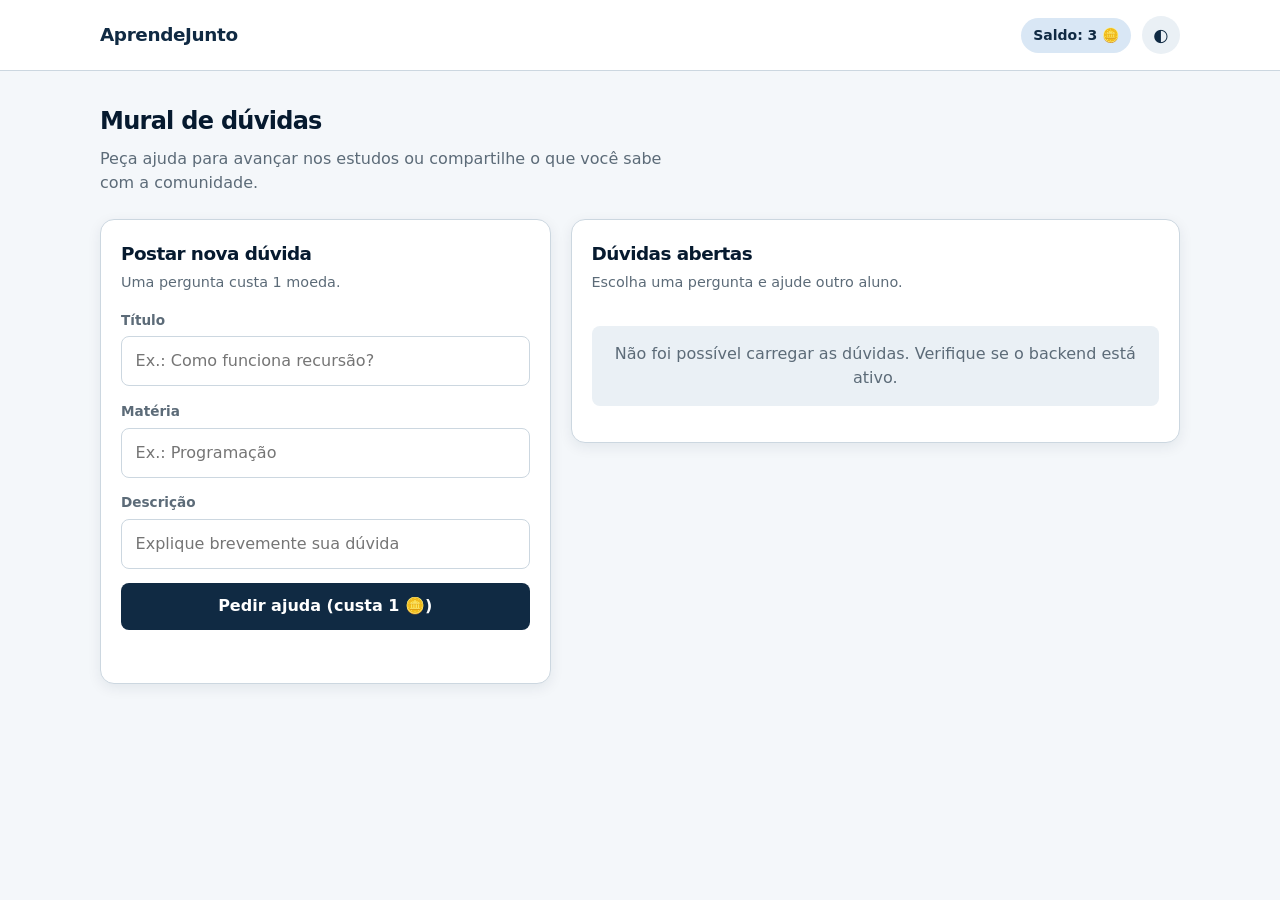
==== frontend/index.html @ 6344618f "chore: inicializa MVP do AprendeJunto" ====
<!DOCTYPE html>
<html lang="pt-BR">
<head>
    <meta charset="UTF-8">
    <meta name="viewport" content="width=device-width, initial-scale=1.0">
    <meta name="description" content="AprendeJunto: aprenda e ensine em sessões rápidas entre alunos.">
    <title>AprendeJunto | Mural</title>
    <link rel="stylesheet" href="style.css">
</head>
<body>
    <header class="app-header">
        <a class="brand" href="index.html" aria-label="AprendeJunto - Mural">AprendeJunto</a>
        <div class="header-actions">
            <span class="balance" aria-label="Saldo atual">Saldo: 3 🪙</span>
            <button class="theme-toggle" id="theme-toggle" type="button" aria-label="Alternar tema" title="Alternar tema">◐</button>
        </div>
    </header>

    <main class="page-shell">
        <section class="hero" aria-labelledby="page-title">
            <h1 id="page-title">Mural de dúvidas</h1>
            <p>Peça ajuda para avançar nos estudos ou compartilhe o que você sabe com a comunidade.</p>
        </section>

        <div class="dashboard-grid">
            <section class="card" aria-labelledby="new-question-title">
                <div class="section-heading">
                    <div>
                        <h2 id="new-question-title">Postar nova dúvida</h2>
                        <p>Uma pergunta custa 1 moeda.</p>
                    </div>
                </div>

                <form id="question-form" class="form-grid">
                    <div class="field">
                        <label for="question-title">Título</label>
                        <input id="question-title" name="titulo" type="text" placeholder="Ex.: Como funciona recursão?" required>
                    </div>
                    <div class="field">
                        <label for="question-subject">Matéria</label>
                        <input id="question-subject" name="materia" type="text" placeholder="Ex.: Programação" required>
                    </div>
                    <div class="field">
                        <label for="question-description">Descrição</label>
                        <input id="question-description" name="descricao" type="text" placeholder="Explique brevemente sua dúvida" required>
                    </div>
                    <button class="primary-button" type="submit">Pedir ajuda (custa 1 🪙)</button>
                </form>
                <p id="form-status" class="status-message" role="status" aria-live="polite"></p>
            </section>

            <section class="card" aria-labelledby="feed-title">
                <div class="section-heading">
                    <div>
                        <h2 id="feed-title">Dúvidas abertas</h2>
                        <p>Escolha uma pergunta e ajude outro aluno.</p>
                    </div>
                </div>
                <div id="questions-list" class="questions-list" aria-live="polite">
                    <p class="empty-state">Carregando dúvidas...</p>
                </div>
            </section>
        </div>
    </main>

    <script src="app.js" defer></script>
</body>
</html>
---- frontend/style.css ----
:root {
    color-scheme: light;
    --color-primary: #102a43;
    --color-primary-strong: #061a2f;
    --color-primary-soft: #d9e7f5;
    --color-accent: #1f5f93;
    --color-background: #f4f7fa;
    --color-surface: #ffffff;
    --color-surface-muted: #eaf0f5;
    --color-text: #17212b;
    --color-text-muted: #5c6b78;
    --color-border: #ccd7e0;
    --color-danger: #b42318;
    --color-danger-dark: #8f1d14;
    --shadow-sm: 0 4px 14px rgba(16, 42, 67, 0.08);
    --shadow-md: 0 12px 30px rgba(16, 42, 67, 0.12);
    --radius-sm: 8px;
    --radius-md: 14px;
    --radius-lg: 20px;
}

[data-theme="dark"] {
    color-scheme: dark;
    --color-primary: #b9d6f0;
    --color-primary-strong: #e2eef9;
    --color-primary-soft: #203c57;
    --color-accent: #75a9d5;
    --color-background: #0d1722;
    --color-surface: #152333;
    --color-surface-muted: #203244;
    --color-text: #edf4fa;
    --color-text-muted: #aab9c7;
    --color-border: #34495c;
    --color-danger: #f06a60;
    --color-danger-dark: #ff8a80;
    --shadow-sm: 0 4px 14px rgba(0, 0, 0, 0.22);
    --shadow-md: 0 12px 30px rgba(0, 0, 0, 0.3);
}

* {
    box-sizing: border-box;
}

html {
    font-family: Inter, ui-sans-serif, system-ui, -apple-system, BlinkMacSystemFont, "Segoe UI", sans-serif;
    background: var(--color-background);
}

body {
    margin: 0;
    min-width: 320px;
    color: var(--color-text);
    background: var(--color-background);
    line-height: 1.5;
}

button,
input {
    font: inherit;
}

button {
    border: 0;
    cursor: pointer;
}

button:focus-visible,
input:focus-visible,
a:focus-visible {
    outline: 3px solid var(--color-accent);
    outline-offset: 2px;
}

a {
    color: inherit;
}

.app-header {
    position: sticky;
    top: 0;
    z-index: 10;
    display: flex;
    align-items: center;
    justify-content: space-between;
    gap: 1rem;
    padding: 1rem;
    background: var(--color-surface);
    border-bottom: 1px solid var(--color-border);
}

.brand {
    color: var(--color-primary);
    font-size: 1.15rem;
    font-weight: 800;
    text-decoration: none;
    letter-spacing: -0.02em;
}

.header-actions,
.balance {
    display: flex;
    align-items: center;
    gap: 0.65rem;
}

.balance {
    padding: 0.45rem 0.75rem;
    color: var(--color-primary);
    background: var(--color-primary-soft);
    border-radius: 999px;
    font-size: 0.875rem;
    font-weight: 700;
    white-space: nowrap;
}

.theme-toggle {
    width: 2.4rem;
    height: 2.4rem;
    color: var(--color-primary);
    background: var(--color-surface-muted);
    border-radius: 50%;
    font-size: 1.1rem;
}

.page-shell {
    width: min(100% - 2rem, 1080px);
    margin: 0 auto;
    padding: 2rem 0 3rem;
}

.hero {
    margin-bottom: 1.5rem;
}

.hero h1,
.section-heading h2 {
    margin: 0;
    color: var(--color-primary-strong);
    letter-spacing: -0.03em;
}

.hero p,
.section-heading p,
.empty-state,
.session-meta {
    color: var(--color-text-muted);
}

.hero p {
    max-width: 600px;
    margin: 0.5rem 0 0;
}

.dashboard-grid {
    display: grid;
    gap: 1.25rem;
}

.card {
    padding: 1.25rem;
    background: var(--color-surface);
    border: 1px solid var(--color-border);
    border-radius: var(--radius-md);
    box-shadow: var(--shadow-sm);
}

.section-heading {
    display: flex;
    align-items: flex-start;
    justify-content: space-between;
    gap: 1rem;
    margin-bottom: 1rem;
}

.section-heading h2 {
    font-size: 1.15rem;
}

.section-heading p {
    margin: 0.25rem 0 0;
    font-size: 0.9rem;
}

.form-grid {
    display: grid;
    gap: 0.9rem;
}

.field {
    display: grid;
    gap: 0.4rem;
}

.field label {
    color: var(--color-text-muted);
    font-size: 0.85rem;
    font-weight: 700;
}

.field input {
    width: 100%;
    padding: 0.75rem 0.85rem;
    color: var(--color-text);
    background: var(--color-surface);
    border: 1px solid var(--color-border);
    border-radius: var(--radius-sm);
}

.primary-button,
.danger-button {
    display: inline-flex;
    align-items: center;
    justify-content: center;
    min-height: 2.75rem;
    padding: 0.7rem 1rem;
    border-radius: var(--radius-sm);
    font-weight: 750;
    transition: transform 160ms ease, background 160ms ease;
}

.primary-button {
    color: #ffffff;
    background: var(--color-primary);
}

.primary-button:hover {
    background: var(--color-primary-strong);
    transform: translateY(-1px);
}

.danger-button {
    color: #ffffff;
    background: var(--color-danger);
}

.danger-button:hover {
    background: var(--color-danger-dark);
    transform: translateY(-1px);
}

.primary-button:disabled {
    cursor: wait;
    opacity: 0.65;
}

.questions-list {
    display: grid;
    gap: 0.85rem;
}

.question-item {
    display: grid;
    gap: 0.9rem;
    padding: 1rem;
    background: var(--color-surface-muted);
    border-radius: var(--radius-sm);
}

.question-item h3 {
    margin: 0;
    color: var(--color-primary-strong);
    font-size: 1rem;
}

.question-subject {
    display: inline-block;
    margin: 0.3rem 0 0;
    color: var(--color-text-muted);
    font-size: 0.85rem;
    font-weight: 650;
}

.question-description {
    margin: 0.5rem 0 0;
    color: var(--color-text-muted);
    font-size: 0.9rem;
}

.status-message {
    min-height: 1.35rem;
    margin: 0.75rem 0 0;
    color: var(--color-text-muted);
    font-size: 0.875rem;
}

.status-message.error {
    color: var(--color-danger);
}

.empty-state {
    padding: 1rem;
    text-align: center;
    background: var(--color-surface-muted);
    border-radius: var(--radius-sm);
}

.session-page {
    min-height: 100vh;
    display: grid;
    place-items: center;
}

.session-card {
    width: min(100%, 900px);
    text-align: center;
}

.video-placeholder {
    display: grid;
    place-items: center;
    aspect-ratio: 16 / 9;
    margin: 1.25rem 0;
    color: #d9e2ec;
    background: #050505;
    border-radius: var(--radius-md);
}

.video-placeholder span {
    display: grid;
    gap: 0.35rem;
}

.video-placeholder strong {
    color: #ffffff;
    font-size: 1.2rem;
}

.timer {
    margin: 0 0 1.25rem;
    color: var(--color-primary-strong);
    font-variant-numeric: tabular-nums;
    font-size: clamp(2.25rem, 10vw, 4rem);
    font-weight: 800;
    letter-spacing: 0.04em;
}

@media (min-width: 720px) {
    .app-header {
        padding: 1rem max(1.5rem, calc((100vw - 1080px) / 2));
    }

    .dashboard-grid {
        grid-template-columns: minmax(280px, 0.85fr) minmax(0, 1.15fr);
        align-items: start;
    }

    .question-item {
        grid-template-columns: 1fr auto;
        align-items: center;
    }
}
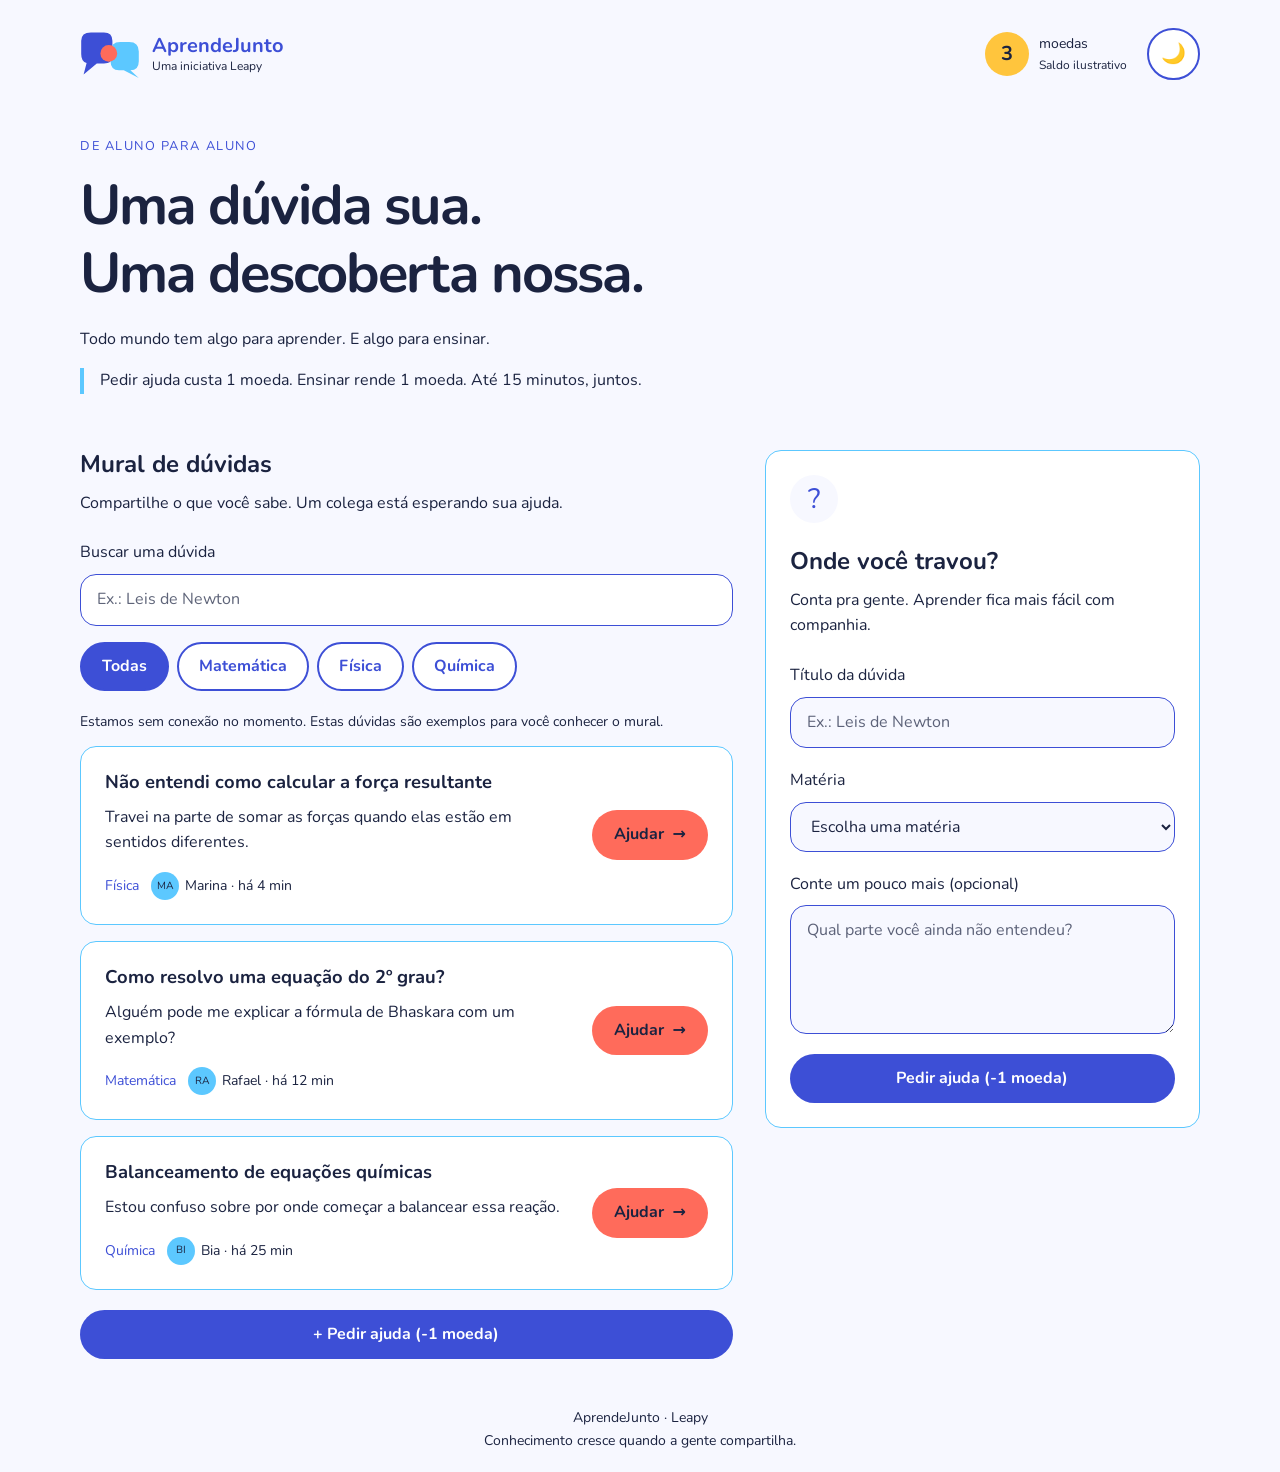
==== commit 090ad1c1: "feat: aplica identidade visual Leapy ao frontend AprendeJunto" ====
--- a/frontend/index.html
+++ b/frontend/index.html
@@ -3,66 +3,80 @@
 <head>
     <meta charset="UTF-8">
     <meta name="viewport" content="width=device-width, initial-scale=1.0">
-    <meta name="description" content="AprendeJunto: aprenda e ensine em sessões rápidas entre alunos.">
-    <title>AprendeJunto | Mural</title>
+    <meta name="description" content="Aprenda e ensine com outros alunos no AprendeJunto.">
+    <title>AprendeJunto | Mural de dúvidas</title>
     <link rel="stylesheet" href="style.css">
+    <script src="app.js" defer></script>
 </head>
 <body>
-    <header class="app-header">
-        <a class="brand" href="index.html" aria-label="AprendeJunto - Mural">AprendeJunto</a>
+    <a class="skip-link" href="#mural">Pular para o mural</a>
+    <header class="app-header page-shell">
+        <a class="brand" href="index.html" aria-label="AprendeJunto — início">
+            <svg class="brand-mark" viewBox="0 0 100 80" aria-hidden="true">
+                <path class="logo-primary" d="M18 4H40Q54 4 54 18V42Q54 56 40 56H28L6 74 11 55Q2 53 2 40V18Q2 4 18 4Z"/>
+                <path class="logo-sky" d="M67 20H82Q98 20 98 36V52Q98 67 84 67L98 80 73 67H65Q51 67 51 53V36Q51 20 67 20Z"/>
+                <circle class="logo-action" cx="48" cy="39" r="14"/>
+            </svg>
+            <span>AprendeJunto<small>Uma iniciativa Leapy</small></span>
+        </a>
         <div class="header-actions">
-            <span class="balance" aria-label="Saldo atual">Saldo: 3 🪙</span>
-            <button class="theme-toggle" id="theme-toggle" type="button" aria-label="Alternar tema" title="Alternar tema">◐</button>
+            <span class="balance" aria-label="Saldo ilustrativo: 3 moedas"><span class="coin" id="coin-balance">3</span><span>moedas<small>Saldo ilustrativo</small></span></span>
+            <button class="theme-toggle" id="theme-toggle" type="button" aria-label="Ativar tema escuro">🌙</button>
         </div>
     </header>
-
-    <main class="page-shell">
-        <section class="hero" aria-labelledby="page-title">
-            <h1 id="page-title">Mural de dúvidas</h1>
-            <p>Peça ajuda para avançar nos estudos ou compartilhe o que você sabe com a comunidade.</p>
+    <main class="page-shell" id="mural">
+        <section class="intro" aria-labelledby="page-title">
+            <p class="eyebrow">DE ALUNO PARA ALUNO</p>
+            <h1 id="page-title">Uma dúvida sua.<br>Uma descoberta nossa.</h1>
+            <p>Todo mundo tem algo para aprender. E algo para ensinar.</p>
+            <p class="how-it-works">Pedir ajuda custa 1 moeda. Ensinar rende 1 moeda. Até 15 minutos, juntos.</p>
         </section>
-
         <div class="dashboard-grid">
-            <section class="card" aria-labelledby="new-question-title">
-                <div class="section-heading">
-                    <div>
-                        <h2 id="new-question-title">Postar nova dúvida</h2>
-                        <p>Uma pergunta custa 1 moeda.</p>
-                    </div>
+            <section class="feed-section" aria-labelledby="feed-title">
+                <h2 id="feed-title">Mural de dúvidas</h2>
+                <p>Compartilhe o que você sabe. Um colega está esperando sua ajuda.</p>
+                <label class="search-box" for="question-search">
+                    <span>Buscar uma dúvida</span>
+                    <input id="question-search" type="search" placeholder="Ex.: Leis de Newton">
+                </label>
+                <div class="subject-tabs" role="group" aria-label="Filtrar por matéria">
+                    <button class="subject-tab active" data-subject="Todas" aria-pressed="true" type="button">Todas</button>
+                    <button class="subject-tab" data-subject="Matemática" aria-pressed="false" type="button">Matemática</button>
+                    <button class="subject-tab" data-subject="Física" aria-pressed="false" type="button">Física</button>
+                    <button class="subject-tab" data-subject="Química" aria-pressed="false" type="button">Química</button>
                 </div>
-
+                <p id="feed-status" class="status-message" role="status"></p>
+                <div id="questions-list" class="questions-list" aria-live="polite">
+                    <p class="empty-state">Buscando dúvidas para você…</p>
+                </div>
+                <button class="primary-button full-width ask-cta" id="focus-question" type="button">+ Pedir ajuda (-1 moeda)</button>
+            </section>
+            <section class="card ask-card" id="new-question" aria-labelledby="ask-title">
+                <span class="question-mark" aria-hidden="true">?</span>
+                <h2 id="ask-title">Onde você travou?</h2>
+                <p>Conta pra gente. Aprender fica mais fácil com companhia.</p>
                 <form id="question-form" class="form-grid">
                     <div class="field">
-                        <label for="question-title">Título</label>
-                        <input id="question-title" name="titulo" type="text" placeholder="Ex.: Como funciona recursão?" required>
+                        <label for="question-title">Título da dúvida</label>
+                        <input id="question-title" name="titulo" type="text" placeholder="Ex.: Leis de Newton" required>
                     </div>
                     <div class="field">
                         <label for="question-subject">Matéria</label>
-                        <input id="question-subject" name="materia" type="text" placeholder="Ex.: Programação" required>
+                        <select id="question-subject" name="materia" required>
+                            <option value="" disabled selected>Escolha uma matéria</option>
+                            <option>Matemática</option><option>Física</option><option>Química</option><option>Biologia</option><option>Português</option>
+                        </select>
                     </div>
                     <div class="field">
-                        <label for="question-description">Descrição</label>
-                        <input id="question-description" name="descricao" type="text" placeholder="Explique brevemente sua dúvida" required>
+                        <label for="question-description">Conte um pouco mais (opcional)</label>
+                        <textarea id="question-description" name="descricao" rows="4" placeholder="Qual parte você ainda não entendeu?"></textarea>
                     </div>
-                    <button class="primary-button" type="submit">Pedir ajuda (custa 1 🪙)</button>
+                    <button class="primary-button full-width" type="submit">Pedir ajuda (-1 moeda)</button>
                 </form>
-                <p id="form-status" class="status-message" role="status" aria-live="polite"></p>
-            </section>
-
-            <section class="card" aria-labelledby="feed-title">
-                <div class="section-heading">
-                    <div>
-                        <h2 id="feed-title">Dúvidas abertas</h2>
-                        <p>Escolha uma pergunta e ajude outro aluno.</p>
-                    </div>
-                </div>
-                <div id="questions-list" class="questions-list" aria-live="polite">
-                    <p class="empty-state">Carregando dúvidas...</p>
-                </div>
+                <p id="form-status" class="status-message" role="status"></p>
             </section>
         </div>
     </main>
-
-    <script src="app.js" defer></script>
+    <footer class="page-shell page-footer">AprendeJunto · Leapy<br>Conhecimento cresce quando a gente compartilha.</footer>
 </body>
 </html>
--- a/frontend/style.css
+++ b/frontend/style.css
@@ -1,351 +1,148 @@
+@import url('https://fonts.googleapis.com/css2?family=Nunito:wght@400;700&display=swap');
+
 :root {
+    --aj-primary: #3D4FD6;
+    --aj-sky: #5CC8FF;
+    --aj-action: #FF6B5B;
+    --aj-coin: #FFC53D;
+    --aj-text: #1B2340;
+    --aj-bg: #F7F8FF;
+    --aj-surface: #FFFFFF;
+    --aj-radius-card: 16px;
+    --aj-radius-btn: 999px;
+    --aj-font: 'Nunito', system-ui, sans-serif;
     color-scheme: light;
-    --color-primary: #102a43;
-    --color-primary-strong: #061a2f;
-    --color-primary-soft: #d9e7f5;
-    --color-accent: #1f5f93;
-    --color-background: #f4f7fa;
-    --color-surface: #ffffff;
-    --color-surface-muted: #eaf0f5;
-    --color-text: #17212b;
-    --color-text-muted: #5c6b78;
-    --color-border: #ccd7e0;
-    --color-danger: #b42318;
-    --color-danger-dark: #8f1d14;
-    --shadow-sm: 0 4px 14px rgba(16, 42, 67, 0.08);
-    --shadow-md: 0 12px 30px rgba(16, 42, 67, 0.12);
-    --radius-sm: 8px;
-    --radius-md: 14px;
-    --radius-lg: 20px;
 }
 
 [data-theme="dark"] {
+    --aj-primary: #8C9BFF;
+    --aj-sky: #7FD3FF;
+    --aj-action: #FF8A7D;
+    --aj-coin: #FFD166;
+    --aj-text: #EEF0FF;
+    --aj-bg: #10142A;
+    --aj-surface: #1A2040;
     color-scheme: dark;
-    --color-primary: #b9d6f0;
-    --color-primary-strong: #e2eef9;
-    --color-primary-soft: #203c57;
-    --color-accent: #75a9d5;
-    --color-background: #0d1722;
-    --color-surface: #152333;
-    --color-surface-muted: #203244;
-    --color-text: #edf4fa;
-    --color-text-muted: #aab9c7;
-    --color-border: #34495c;
-    --color-danger: #f06a60;
-    --color-danger-dark: #ff8a80;
-    --shadow-sm: 0 4px 14px rgba(0, 0, 0, 0.22);
-    --shadow-md: 0 12px 30px rgba(0, 0, 0, 0.3);
 }
 
-* {
-    box-sizing: border-box;
+* { box-sizing: border-box; }
+body {
+    font-family: var(--aj-font);
+    background-color: var(--aj-bg);
+    color: var(--aj-text);
+    transition: background-color 0.3s ease, color 0.3s ease;
+    margin: 0;
+    padding: 20px;
+    line-height: 1.6;
+    font-weight: 400;
 }
-
-html {
-    font-family: Inter, ui-sans-serif, system-ui, -apple-system, BlinkMacSystemFont, "Segoe UI", sans-serif;
-    background: var(--color-background);
+button, input, select, textarea { font: inherit; }
+h1, h2, h3, strong, button, .brand { font-weight: 700; }
+h1, h2, h3 { line-height: 1.2; overflow-wrap: anywhere; }
+h1 { font-size: clamp(2rem, 5vw, 3.5rem); letter-spacing: -.035em; margin: 0 0 20px; }
+h2 { font-size: 1.5rem; margin: 0 0 12px; }
+h3 { font-size: 1.15rem; margin: 0 0 12px; }
+p { margin: 0 0 16px; }
+a { color: var(--aj-primary); }
+button {
+    border: 2px solid transparent;
+    border-radius: var(--aj-radius-btn);
+    min-height: 44px;
+    padding: 10px 20px;
+    cursor: pointer;
+    transition: transform .15s ease;
 }
-
-body {
-    margin: 0;
-    min-width: 320px;
-    color: var(--color-text);
-    background: var(--color-background);
-    line-height: 1.5;
+button:hover:not(:disabled) { transform: translateY(-2px); }
+button:disabled { cursor: wait; opacity: .65; }
+:where(a, button, input, textarea, select):focus-visible {
+    outline: 3px solid var(--aj-primary);
+    outline-offset: 4px;
 }
-
-button,
-input {
-    font: inherit;
+.page-shell { width: min(100%, 1120px); margin-inline: auto; }
+.app-header { display: flex; flex-wrap: wrap; align-items: center; justify-content: space-between; gap: 20px; padding-block: 8px 24px; }
+.brand { display: inline-flex; align-items: center; gap: 12px; text-decoration: none; font-size: 1.25rem; line-height: 1.3; }
+.brand-mark { width: 60px; height: 48px; flex: none; }
+.logo-primary { fill: var(--aj-primary); }
+.logo-sky { fill: var(--aj-sky); }
+.logo-action { fill: var(--aj-action); }
+.brand small, .balance small { display: block; font-size: .75rem; color: var(--aj-text); font-weight: 400; }
+.header-actions { display: flex; align-items: center; gap: 20px; }
+.balance { display: flex; align-items: center; gap: 10px; font-size: .875rem; }
+.coin { display: grid; place-items: center; width: 44px; height: 44px; border-radius: 50%; background-color: var(--aj-coin); color: var(--aj-bg); font-size: 1.25rem; font-weight: 700; }
+:root:not([data-theme="dark"]) .coin { color: var(--aj-text); }
+.theme-toggle { background-color: var(--aj-surface); color: var(--aj-text); border-color: var(--aj-primary); min-width: 48px; padding: 8px 12px; font-size: 1.25rem; }
+.intro { padding-block: 32px 40px; max-width: 760px; }
+.eyebrow { color: var(--aj-primary); font-size: .8rem; letter-spacing: .12em; margin-bottom: 16px; }
+.how-it-works { border-left: 4px solid var(--aj-sky); padding-left: 16px; }
+.dashboard-grid { display: grid; gap: 32px; align-items: start; }
+.feed-section, .ask-card { min-width: 0; }
+.search-box, .field { display: grid; gap: 8px; }
+.search-box { margin-block: 24px 16px; }
+input, select, textarea { width: 100%; min-width: 0; padding: 12px 16px; color: var(--aj-text); background-color: var(--aj-bg); border: 1px solid var(--aj-primary); border-radius: var(--aj-radius-card); }
+.search-box input { background-color: var(--aj-surface); }
+input::placeholder, textarea::placeholder { color: var(--aj-text); opacity: .7; }
+textarea { resize: vertical; min-height: 110px; }
+.subject-tabs { display: flex; flex-wrap: wrap; gap: 8px; margin-bottom: 20px; }
+.subject-tab, .secondary-button { color: var(--aj-primary); background-color: var(--aj-surface); border-color: var(--aj-primary); }
+.subject-tab.active, .primary-button { background-color: var(--aj-primary); color: var(--aj-surface); }
+[data-theme="dark"] .subject-tab.active, [data-theme="dark"] .primary-button { color: var(--aj-bg); }
+.primary-button, .danger-button { display: inline-flex; align-items: center; justify-content: center; gap: 8px; }
+.accept-button, .danger-button { background-color: var(--aj-action); color: var(--aj-text); }
+[data-theme="dark"] .accept-button, [data-theme="dark"] .danger-button { color: var(--aj-bg); }
+.full-width { width: 100%; }
+.card, .question-item, .empty-state, .video-placeholder, .timer-panel, .rating-modal {
+    background-color: var(--aj-surface);
+    border-radius: var(--aj-radius-card);
+    border: 1px solid var(--aj-sky);
 }
-
-button {
-    border: 0;
-    cursor: pointer;
+.questions-list { display: grid; gap: 16px; }
+.question-item { display: grid; gap: 20px; padding: 24px; }
+.question-description { margin-bottom: 16px; overflow-wrap: anywhere; }
+.question-meta { display: flex; flex-wrap: wrap; align-items: center; gap: 12px; font-size: .875rem; }
+.question-subject { color: var(--aj-primary); font-weight: 400; }
+.question-author { display: flex; align-items: center; gap: 6px; }
+.mini-avatar { display: inline-grid; place-items: center; width: 28px; height: 28px; flex: none; border-radius: 50%; background-color: var(--aj-sky); color: var(--aj-bg); font-size: .65rem; }
+:root:not([data-theme="dark"]) .mini-avatar { color: var(--aj-text); }
+.ask-cta { margin-top: 20px; }
+.ask-card { padding: 24px; scroll-margin-top: 24px; }
+.question-mark { display: grid; place-items: center; width: 48px; height: 48px; margin-bottom: 24px; border-radius: 50%; color: var(--aj-primary); background-color: var(--aj-bg); font-size: 1.75rem; }
+.form-grid { display: grid; gap: 20px; margin-top: 24px; }
+.status-message { margin-block: 12px; font-size: .875rem; }
+.status-message:empty { display: none; }
+.status-message.error { border-left: 4px solid var(--aj-action); padding-left: 12px; }
+.empty-state { padding: 24px; text-align: center; }
+.page-footer { padding-top: 48px; font-size: .875rem; text-align: center; }
+.room-main { padding-top: 32px; max-width: 900px; }
+.room-heading { display: flex; flex-direction: column; gap: 16px; margin-bottom: 24px; }
+.room-heading h1 { font-size: clamp(1.75rem, 4vw, 2.75rem); }
+.timer-panel { display: grid; padding: 16px 24px; flex: none; }
+.timer-panel strong { color: var(--aj-primary); font-size: 2rem; font-variant-numeric: tabular-nums; }
+.video-placeholder { display: flex; flex-direction: column; align-items: center; justify-content: center; min-height: 320px; padding: 32px 20px; text-align: center; margin-bottom: 24px; }
+.video-placeholder small { font-size: .8rem; }
+.camera-icon { width: 64px; height: 64px; color: var(--aj-primary); margin-bottom: 24px; }
+.room-tip { text-align: center; margin-top: 20px; }
+.rating-modal { color: var(--aj-text); width: min(480px, calc(100% - 40px)); max-height: calc(100dvh - 40px); overflow-y: auto; padding: 28px; text-align: center; }
+.rating-modal::backdrop { background-color: var(--aj-bg); opacity: .9; }
+.rating-modal h2 { font-size: 2rem; }
+.rating-fieldset { border: 0; padding: 0; margin: 24px 0; }
+.rating-stars { display: flex; justify-content: center; gap: 4px; margin-top: 12px; }
+.rating-stars label { position: relative; cursor: pointer; }
+.rating-stars input { position: absolute; width: 1px; height: 1px; padding: 0; opacity: 0; }
+.rating-stars span { display: grid; place-items: center; width: 44px; height: 48px; color: var(--aj-coin); font-size: 2.5rem; border-bottom: 3px solid transparent; }
+.rating-stars input:checked + span { border-color: var(--aj-coin); transform: scale(1.1); }
+.rating-stars input:focus-visible + span { outline: 3px solid var(--aj-primary); outline-offset: 2px; }
+.rating-modal .secondary-button { margin-top: 12px; }
+.skip-link { position: fixed; top: -100px; left: 20px; padding: 12px; background-color: var(--aj-surface); z-index: 10; }
+.skip-link:focus { top: 20px; }
+@media (min-width: 720px) {
+    .app-header { flex-wrap: nowrap; }
+    .dashboard-grid { grid-template-columns: minmax(0, 1.5fr) minmax(0, 1fr); }
+    .room-heading { flex-direction: row; align-items: center; justify-content: space-between; }
+    .video-placeholder { min-height: 440px; }
 }
-
-button:focus-visible,
-input:focus-visible,
-a:focus-visible {
-    outline: 3px solid var(--color-accent);
-    outline-offset: 2px;
+@media (min-width: 1000px) {
+    .question-item { grid-template-columns: minmax(0, 1fr) auto; align-items: center; }
 }
-
-a {
-    color: inherit;
+@media (prefers-reduced-motion: reduce) {
+    *, *::before, *::after { transition: none !important; scroll-behavior: auto !important; }
 }
-
-.app-header {
-    position: sticky;
-    top: 0;
-    z-index: 10;
-    display: flex;
-    align-items: center;
-    justify-content: space-between;
-    gap: 1rem;
-    padding: 1rem;
-    background: var(--color-surface);
-    border-bottom: 1px solid var(--color-border);
-}
-
-.brand {
-    color: var(--color-primary);
-    font-size: 1.15rem;
-    font-weight: 800;
-    text-decoration: none;
-    letter-spacing: -0.02em;
-}
-
-.header-actions,
-.balance {
-    display: flex;
-    align-items: center;
-    gap: 0.65rem;
-}
-
-.balance {
-    padding: 0.45rem 0.75rem;
-    color: var(--color-primary);
-    background: var(--color-primary-soft);
-    border-radius: 999px;
-    font-size: 0.875rem;
-    font-weight: 700;
-    white-space: nowrap;
-}
-
-.theme-toggle {
-    width: 2.4rem;
-    height: 2.4rem;
-    color: var(--color-primary);
-    background: var(--color-surface-muted);
-    border-radius: 50%;
-    font-size: 1.1rem;
-}
-
-.page-shell {
-    width: min(100% - 2rem, 1080px);
-    margin: 0 auto;
-    padding: 2rem 0 3rem;
-}
-
-.hero {
-    margin-bottom: 1.5rem;
-}
-
-.hero h1,
-.section-heading h2 {
-    margin: 0;
-    color: var(--color-primary-strong);
-    letter-spacing: -0.03em;
-}
-
-.hero p,
-.section-heading p,
-.empty-state,
-.session-meta {
-    color: var(--color-text-muted);
-}
-
-.hero p {
-    max-width: 600px;
-    margin: 0.5rem 0 0;
-}
-
-.dashboard-grid {
-    display: grid;
-    gap: 1.25rem;
-}
-
-.card {
-    padding: 1.25rem;
-    background: var(--color-surface);
-    border: 1px solid var(--color-border);
-    border-radius: var(--radius-md);
-    box-shadow: var(--shadow-sm);
-}
-
-.section-heading {
-    display: flex;
-    align-items: flex-start;
-    justify-content: space-between;
-    gap: 1rem;
-    margin-bottom: 1rem;
-}
-
-.section-heading h2 {
-    font-size: 1.15rem;
-}
-
-.section-heading p {
-    margin: 0.25rem 0 0;
-    font-size: 0.9rem;
-}
-
-.form-grid {
-    display: grid;
-    gap: 0.9rem;
-}
-
-.field {
-    display: grid;
-    gap: 0.4rem;
-}
-
-.field label {
-    color: var(--color-text-muted);
-    font-size: 0.85rem;
-    font-weight: 700;
-}
-
-.field input {
-    width: 100%;
-    padding: 0.75rem 0.85rem;
-    color: var(--color-text);
-    background: var(--color-surface);
-    border: 1px solid var(--color-border);
-    border-radius: var(--radius-sm);
-}
-
-.primary-button,
-.danger-button {
-    display: inline-flex;
-    align-items: center;
-    justify-content: center;
-    min-height: 2.75rem;
-    padding: 0.7rem 1rem;
-    border-radius: var(--radius-sm);
-    font-weight: 750;
-    transition: transform 160ms ease, background 160ms ease;
-}
-
-.primary-button {
-    color: #ffffff;
-    background: var(--color-primary);
-}
-
-.primary-button:hover {
-    background: var(--color-primary-strong);
-    transform: translateY(-1px);
-}
-
-.danger-button {
-    color: #ffffff;
-    background: var(--color-danger);
-}
-
-.danger-button:hover {
-    background: var(--color-danger-dark);
-    transform: translateY(-1px);
-}
-
-.primary-button:disabled {
-    cursor: wait;
-    opacity: 0.65;
-}
-
-.questions-list {
-    display: grid;
-    gap: 0.85rem;
-}
-
-.question-item {
-    display: grid;
-    gap: 0.9rem;
-    padding: 1rem;
-    background: var(--color-surface-muted);
-    border-radius: var(--radius-sm);
-}
-
-.question-item h3 {
-    margin: 0;
-    color: var(--color-primary-strong);
-    font-size: 1rem;
-}
-
-.question-subject {
-    display: inline-block;
-    margin: 0.3rem 0 0;
-    color: var(--color-text-muted);
-    font-size: 0.85rem;
-    font-weight: 650;
-}
-
-.question-description {
-    margin: 0.5rem 0 0;
-    color: var(--color-text-muted);
-    font-size: 0.9rem;
-}
-
-.status-message {
-    min-height: 1.35rem;
-    margin: 0.75rem 0 0;
-    color: var(--color-text-muted);
-    font-size: 0.875rem;
-}
-
-.status-message.error {
-    color: var(--color-danger);
-}
-
-.empty-state {
-    padding: 1rem;
-    text-align: center;
-    background: var(--color-surface-muted);
-    border-radius: var(--radius-sm);
-}
-
-.session-page {
-    min-height: 100vh;
-    display: grid;
-    place-items: center;
-}
-
-.session-card {
-    width: min(100%, 900px);
-    text-align: center;
-}
-
-.video-placeholder {
-    display: grid;
-    place-items: center;
-    aspect-ratio: 16 / 9;
-    margin: 1.25rem 0;
-    color: #d9e2ec;
-    background: #050505;
-    border-radius: var(--radius-md);
-}
-
-.video-placeholder span {
-    display: grid;
-    gap: 0.35rem;
-}
-
-.video-placeholder strong {
-    color: #ffffff;
-    font-size: 1.2rem;
-}
-
-.timer {
-    margin: 0 0 1.25rem;
-    color: var(--color-primary-strong);
-    font-variant-numeric: tabular-nums;
-    font-size: clamp(2.25rem, 10vw, 4rem);
-    font-weight: 800;
-    letter-spacing: 0.04em;
-}
-
-@media (min-width: 720px) {
-    .app-header {
-        padding: 1rem max(1.5rem, calc((100vw - 1080px) / 2));
-    }
-
-    .dashboard-grid {
-        grid-template-columns: minmax(280px, 0.85fr) minmax(0, 1.15fr);
-        align-items: start;
-    }
-
-    .question-item {
-        grid-template-columns: 1fr auto;
-        align-items: center;
-    }
-}
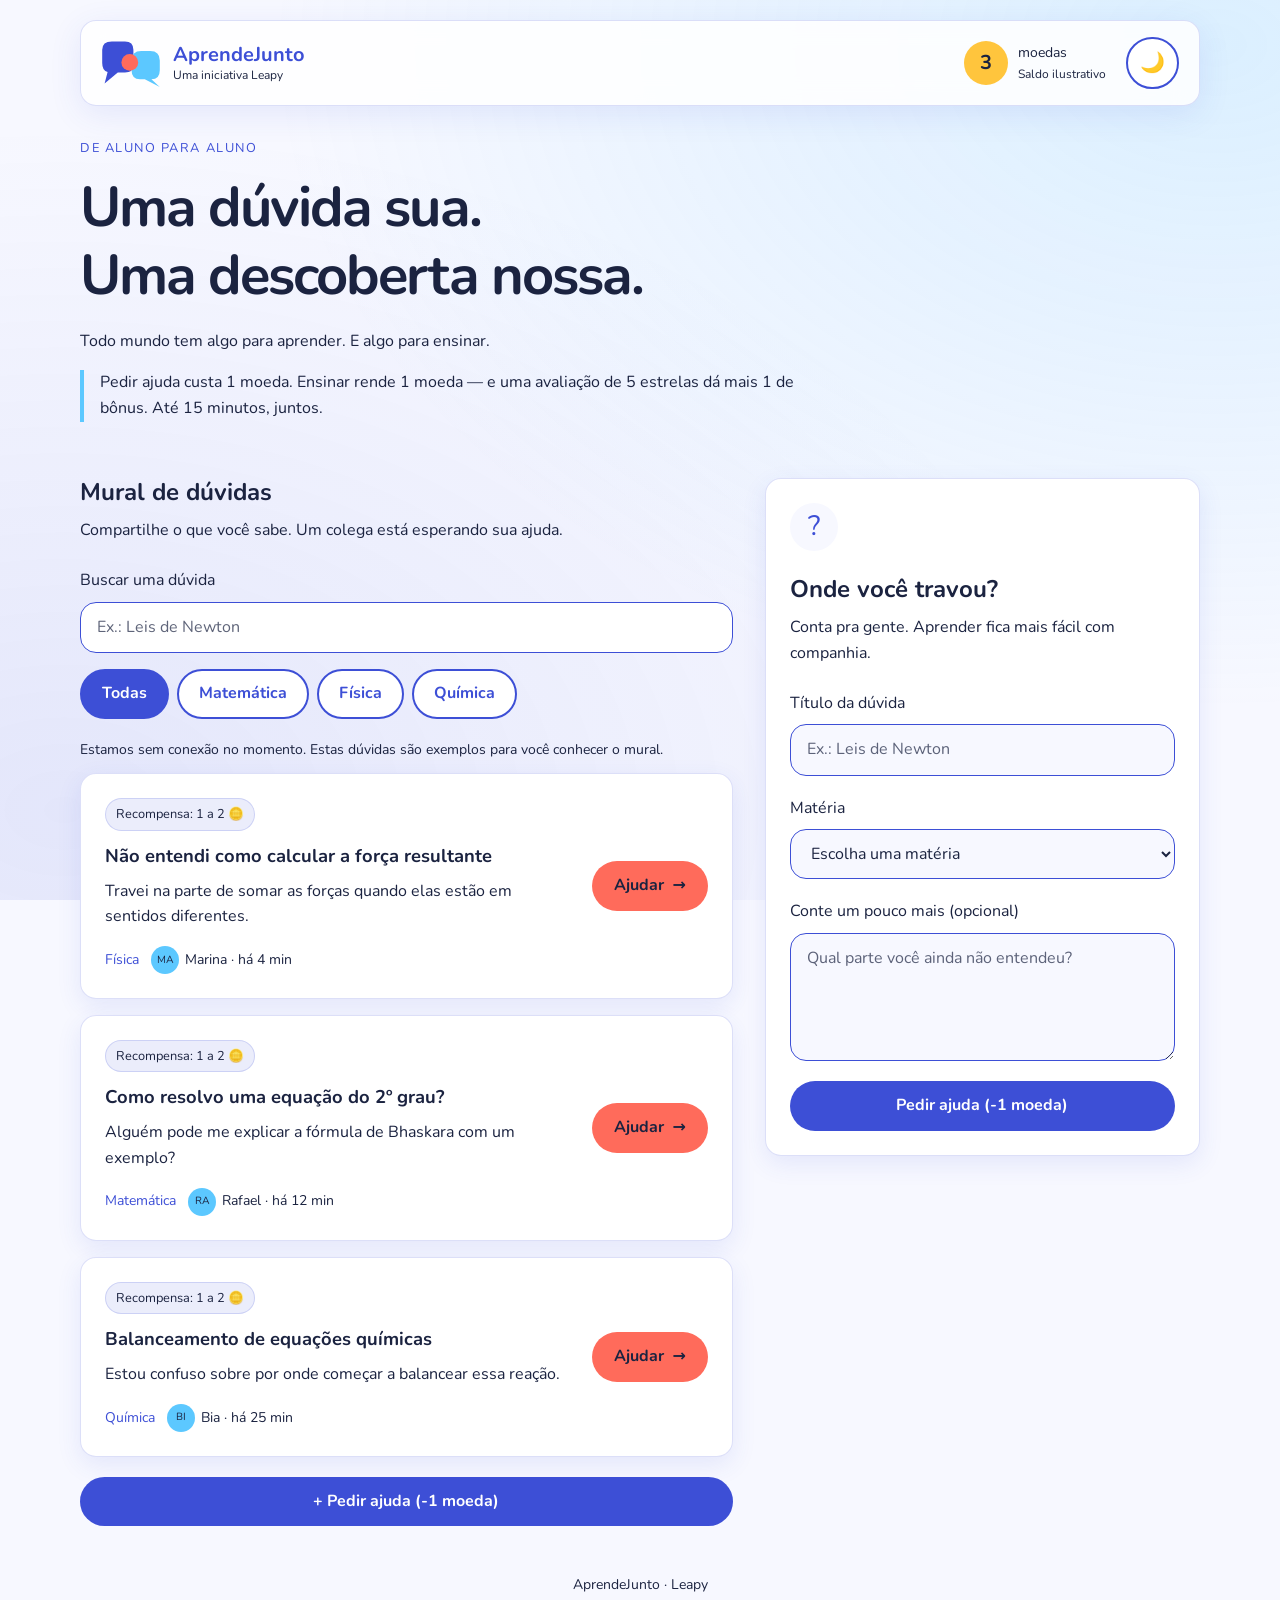
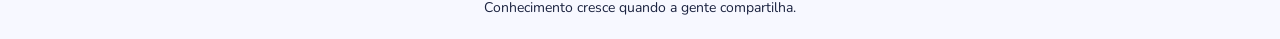
==== commit fac77932: "feat: adiciona glassmorphism, dica de IA e bonus de excelencia" ====
--- a/frontend/index.html
+++ b/frontend/index.html
@@ -10,7 +10,7 @@
 </head>
 <body>
     <a class="skip-link" href="#mural">Pular para o mural</a>
-    <header class="app-header page-shell">
+    <header class="app-header page-shell glass-panel">
         <a class="brand" href="index.html" aria-label="AprendeJunto — início">
             <svg class="brand-mark" viewBox="0 0 100 80" aria-hidden="true">
                 <path class="logo-primary" d="M18 4H40Q54 4 54 18V42Q54 56 40 56H28L6 74 11 55Q2 53 2 40V18Q2 4 18 4Z"/>
@@ -29,7 +29,7 @@
             <p class="eyebrow">DE ALUNO PARA ALUNO</p>
             <h1 id="page-title">Uma dúvida sua.<br>Uma descoberta nossa.</h1>
             <p>Todo mundo tem algo para aprender. E algo para ensinar.</p>
-            <p class="how-it-works">Pedir ajuda custa 1 moeda. Ensinar rende 1 moeda. Até 15 minutos, juntos.</p>
+            <p class="how-it-works">Pedir ajuda custa 1 moeda. Ensinar rende 1 moeda — e uma avaliação de 5 estrelas dá mais 1 de bônus. Até 15 minutos, juntos.</p>
         </section>
         <div class="dashboard-grid">
             <section class="feed-section" aria-labelledby="feed-title">
--- a/frontend/style.css
+++ b/frontend/style.css
@@ -11,6 +11,14 @@
     --aj-radius-card: 16px;
     --aj-radius-btn: 999px;
     --aj-font: 'Nunito', system-ui, sans-serif;
+    --aj-primary-alpha: rgba(61, 79, 214, 0.1);
+    --aj-primary-glow: rgba(61, 79, 214, 0.22);
+    --aj-sky-alpha: rgba(92, 200, 255, 0.18);
+    --aj-sky-glow: rgba(92, 200, 255, 0.3);
+    --aj-action-glow: rgba(255, 107, 91, 0.25);
+    --aj-glass: rgba(255, 255, 255, 0.86);
+    --aj-glass-border: rgba(61, 79, 214, 0.18);
+    --aj-backdrop: rgba(27, 35, 64, 0.55);
     color-scheme: light;
 }
 
@@ -22,6 +30,14 @@
     --aj-text: #EEF0FF;
     --aj-bg: #10142A;
     --aj-surface: #1A2040;
+    --aj-primary-alpha: rgba(140, 155, 255, 0.1);
+    --aj-primary-glow: rgba(140, 155, 255, 0.22);
+    --aj-sky-alpha: rgba(127, 211, 255, 0.14);
+    --aj-sky-glow: rgba(127, 211, 255, 0.25);
+    --aj-action-glow: rgba(255, 138, 125, 0.25);
+    --aj-glass: rgba(26, 32, 64, 0.88);
+    --aj-glass-border: rgba(140, 155, 255, 0.24);
+    --aj-backdrop: rgba(16, 20, 42, 0.72);
     color-scheme: dark;
 }
 
@@ -30,7 +46,7 @@
     font-family: var(--aj-font);
     background-color: var(--aj-bg);
     color: var(--aj-text);
-    transition: background-color 0.3s ease, color 0.3s ease;
+    transition: background-color 0.6s ease, color 0.6s ease;
     margin: 0;
     padding: 20px;
     line-height: 1.6;
@@ -50,7 +66,7 @@
     min-height: 44px;
     padding: 10px 20px;
     cursor: pointer;
-    transition: transform .15s ease;
+    transition: all 0.3s ease;
 }
 button:hover:not(:disabled) { transform: translateY(-2px); }
 button:disabled { cursor: wait; opacity: .65; }
@@ -104,11 +120,12 @@
 .mini-avatar { display: inline-grid; place-items: center; width: 28px; height: 28px; flex: none; border-radius: 50%; background-color: var(--aj-sky); color: var(--aj-bg); font-size: .65rem; }
 :root:not([data-theme="dark"]) .mini-avatar { color: var(--aj-text); }
 .ask-cta { margin-top: 20px; }
-.ask-card { padding: 24px; scroll-margin-top: 24px; }
+.ask-card { padding: 24px; scroll-margin-top: 180px; }
 .question-mark { display: grid; place-items: center; width: 48px; height: 48px; margin-bottom: 24px; border-radius: 50%; color: var(--aj-primary); background-color: var(--aj-bg); font-size: 1.75rem; }
 .form-grid { display: grid; gap: 20px; margin-top: 24px; }
 .status-message { margin-block: 12px; font-size: .875rem; }
 .status-message:empty { display: none; }
+#ai-hint-status { position: absolute; width: 1px; height: 1px; overflow: hidden; clip-path: inset(50%); white-space: nowrap; }
 .status-message.error { border-left: 4px solid var(--aj-action); padding-left: 12px; }
 .empty-state { padding: 24px; text-align: center; }
 .page-footer { padding-top: 48px; font-size: .875rem; text-align: center; }
@@ -122,7 +139,7 @@
 .camera-icon { width: 64px; height: 64px; color: var(--aj-primary); margin-bottom: 24px; }
 .room-tip { text-align: center; margin-top: 20px; }
 .rating-modal { color: var(--aj-text); width: min(480px, calc(100% - 40px)); max-height: calc(100dvh - 40px); overflow-y: auto; padding: 28px; text-align: center; }
-.rating-modal::backdrop { background-color: var(--aj-bg); opacity: .9; }
+.rating-modal::backdrop { background-color: var(--aj-backdrop); backdrop-filter: blur(12px); -webkit-backdrop-filter: blur(12px); }
 .rating-modal h2 { font-size: 2rem; }
 .rating-fieldset { border: 0; padding: 0; margin: 24px 0; }
 .rating-stars { display: flex; justify-content: center; gap: 4px; margin-top: 12px; }
@@ -143,6 +160,119 @@
 @media (min-width: 1000px) {
     .question-item { grid-template-columns: minmax(0, 1fr) auto; align-items: center; }
 }
+/* Shared glass surfaces; the opaque background above remains a fallback. */
+.glass-panel {
+    background-color: var(--aj-glass);
+    border: 1px solid var(--aj-glass-border);
+    border-radius: var(--aj-radius-card);
+    backdrop-filter: blur(12px);
+    -webkit-backdrop-filter: blur(12px);
+}
+.app-header {
+    position: sticky;
+    top: 12px;
+    z-index: 5;
+    padding: 16px 20px;
+    box-shadow: 0 8px 32px var(--aj-primary-alpha);
+}
+body::before {
+    content: "";
+    position: fixed;
+    inset: 0;
+    z-index: -1;
+    pointer-events: none;
+    background: radial-gradient(ellipse at 95% 5%, var(--aj-sky-alpha), transparent 55%),
+                radial-gradient(ellipse at 5% 90%, var(--aj-primary-alpha), transparent 60%);
+}
+.card, .question-item, .video-placeholder, .timer-panel {
+    transition: all 0.3s ease;
+    border-color: var(--aj-glass-border);
+    box-shadow: 0 8px 24px var(--aj-primary-alpha);
+}
+.question-item { animation: fadeUp .5s ease backwards; }
+.question-item:nth-child(2) { animation-delay: .08s; }
+.question-item:nth-child(3) { animation-delay: .16s; }
+.question-item:focus-within { border-color: var(--aj-primary); }
+.reward-badge {
+    display: inline-block;
+    margin-bottom: 14px;
+    padding: 5px 10px;
+    border: 1px solid var(--aj-glass-border);
+    border-radius: var(--aj-radius-btn);
+    background-color: var(--aj-primary-alpha);
+    color: var(--aj-text);
+    font-size: .8rem;
+}
+.glass-panel, input, textarea, select, .brand, .brand small, .balance small {
+    transition: background-color .6s ease, color .6s ease, border-color .6s ease, box-shadow .3s ease;
+}
+.logo-primary, .logo-sky, .logo-action { transition: fill .6s ease; }
+.ask-cta { animation: softPulse 3s ease-in-out infinite; }
+.ask-cta:hover, .ask-cta:focus-visible { animation-play-state: paused; }
+.video-placeholder {
+    position: relative;
+    background-image: linear-gradient(140deg, var(--aj-primary-alpha), transparent 50%, var(--aj-sky-alpha));
+    box-shadow: 0 20px 60px var(--aj-primary-alpha), inset 0 0 32px var(--aj-sky-alpha);
+}
+.video-caption { position: absolute; top: 18px; left: 20px; color: var(--aj-primary); font-size: .75rem; letter-spacing: .1em; }
+.room-actions { display: grid; gap: 16px; margin-bottom: 24px; }
+.ai-button { width: 100%; color: var(--aj-text); background-color: var(--aj-sky-alpha); border-color: var(--aj-sky); }
+.ai-panel { margin-block: 24px; padding: 24px; }
+.ai-panel:not([hidden]) { animation: fadeUp .4s ease both; }
+.ai-panel h2 { color: var(--aj-primary); }
+.ai-panel small { display: block; margin-top: 12px; }
+.ai-panel-heading { display: flex; align-items: center; justify-content: space-between; gap: 12px; }
+.ai-panel-heading button { padding-inline: 14px; flex: none; }
+.tooltip-wrap { position: relative; }
+.tooltip {
+    position: absolute;
+    bottom: calc(100% + 8px);
+    left: 0;
+    width: min(290px, 100%);
+    padding: 12px 16px;
+    color: var(--aj-text);
+    font-size: .875rem;
+    opacity: 0;
+    visibility: hidden;
+    transform: translateY(6px);
+    transition: opacity .3s ease, visibility .3s ease, transform .3s ease;
+    pointer-events: none;
+    z-index: 6;
+}
+.tooltip-wrap:hover .tooltip, .tooltip-wrap:focus-within .tooltip {
+    opacity: 1;
+    visibility: visible;
+    transform: translateY(0);
+}
+.bonus-note { border-left: 3px solid var(--aj-sky); padding: 12px; background-color: var(--aj-primary-alpha); text-align: left; }
+.rating-preview { min-height: 3em; margin-block: 16px; font-size: .9rem; }
+.rating-stars label.is-selected span { border-color: var(--aj-coin); }
+[hidden] { display: none !important; }
+@keyframes fadeUp {
+    from { opacity: 0; transform: translateY(14px); }
+    to { opacity: 1; transform: translateY(0); }
+}
+@keyframes softPulse {
+    0%, 100% { box-shadow: 0 0 0 0 var(--aj-primary-alpha); }
+    50% { box-shadow: 0 0 0 7px var(--aj-primary-alpha), 0 8px 26px var(--aj-primary-glow); }
+}
+@media (hover: hover) and (pointer: fine) {
+    .card:hover, .question-item:hover, .video-placeholder:hover {
+        transform: translateY(-5px);
+        box-shadow: 0 18px 45px var(--aj-primary-glow), 0 0 20px var(--aj-sky-alpha);
+    }
+    button:hover:not(:disabled) { box-shadow: 0 8px 28px var(--aj-primary-glow); }
+    .accept-button:hover:not(:disabled), .danger-button:hover:not(:disabled) { box-shadow: 0 8px 28px var(--aj-action-glow); }
+    .ai-button:hover:not(:disabled) { box-shadow: 0 8px 28px var(--aj-sky-glow); }
+}
+@media (min-width: 720px) {
+    .room-actions { grid-template-columns: 1fr 1fr; }
+}
+@media (max-width: 400px) {
+    .app-header { padding: 12px; gap: 12px; }
+    .brand { font-size: 1.1rem; }
+    .brand-mark { width: 48px; }
+}
 @media (prefers-reduced-motion: reduce) {
-    *, *::before, *::after { transition: none !important; scroll-behavior: auto !important; }
-}
+    *, *::before, *::after { animation: none !important; transition: none !important; scroll-behavior: auto !important; }
+}
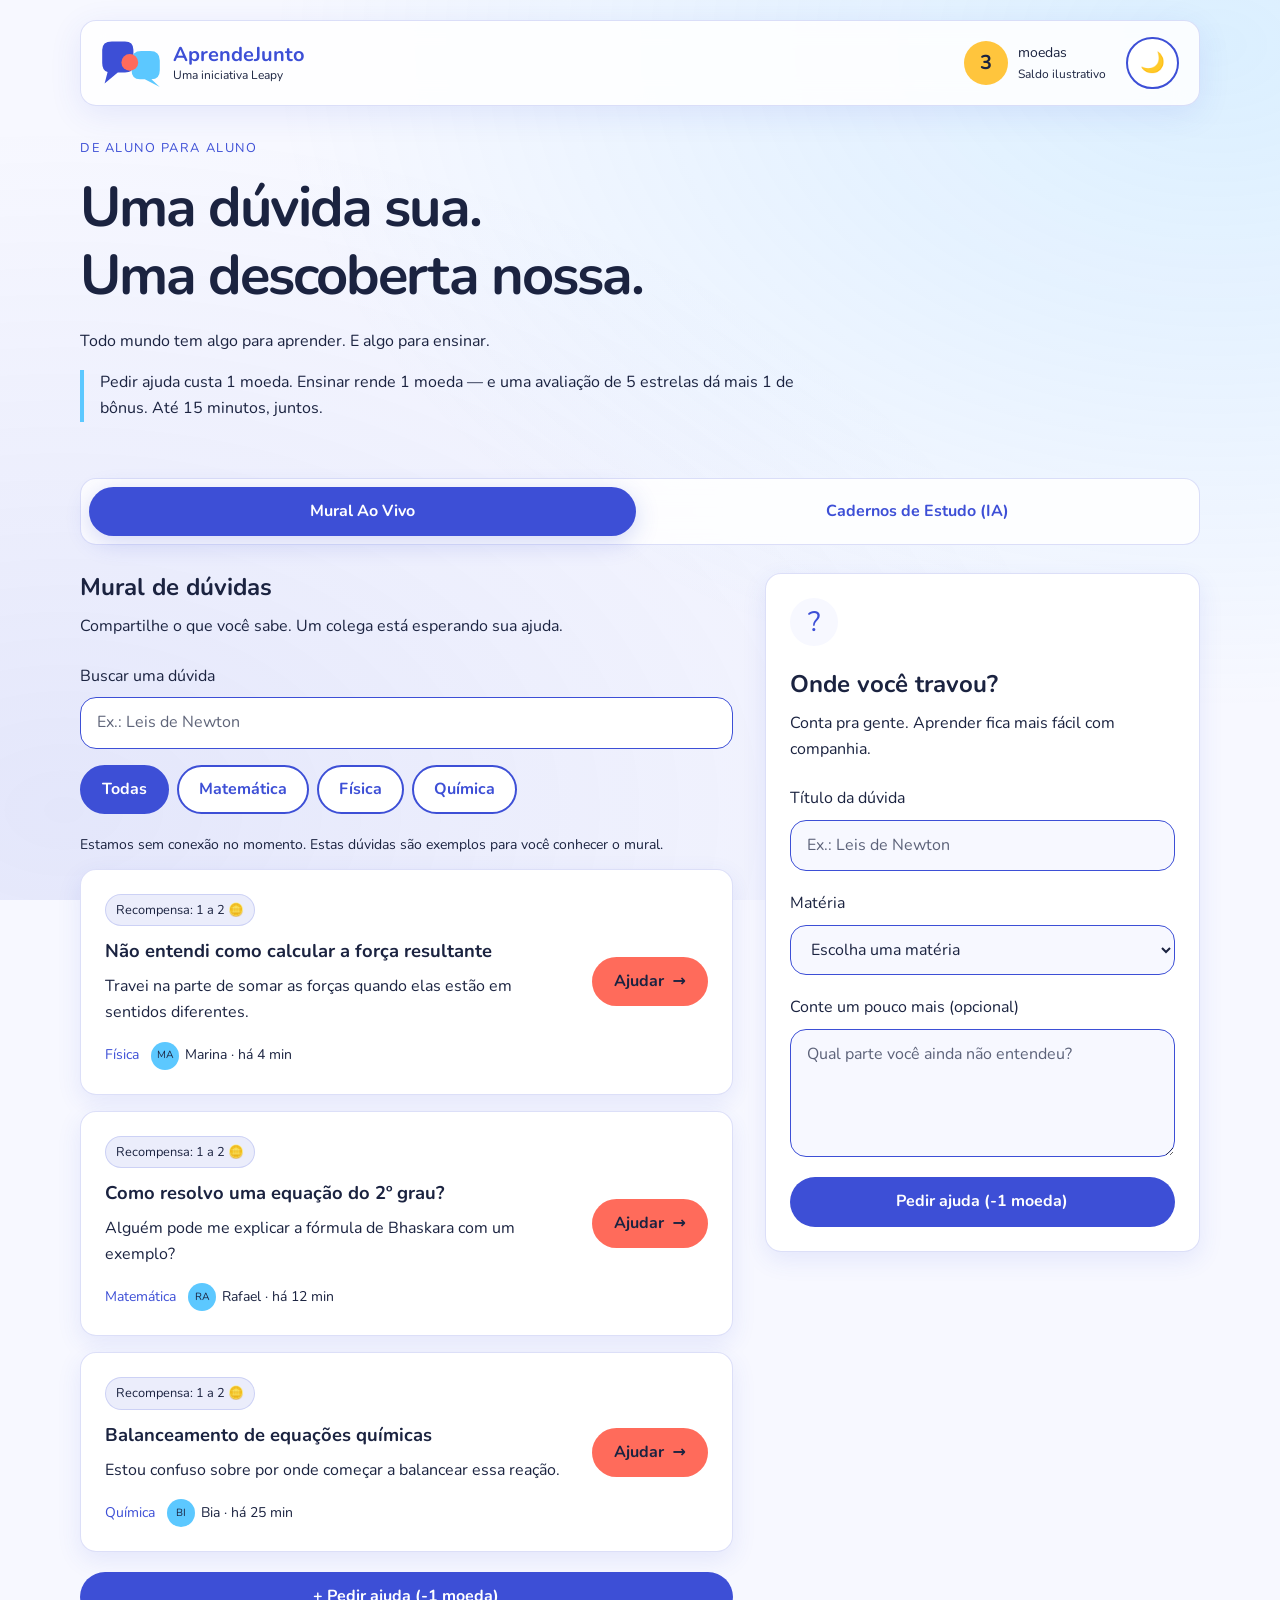
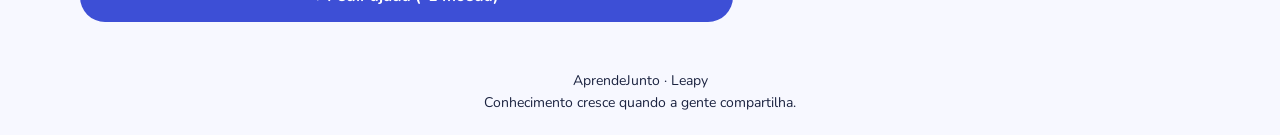
==== commit 051ebb46: "feat: adiciona cadernos e transcricao de estudo" ====
--- a/frontend/index.html
+++ b/frontend/index.html
@@ -31,7 +31,11 @@
             <p>Todo mundo tem algo para aprender. E algo para ensinar.</p>
             <p class="how-it-works">Pedir ajuda custa 1 moeda. Ensinar rende 1 moeda — e uma avaliação de 5 estrelas dá mais 1 de bônus. Até 15 minutos, juntos.</p>
         </section>
-        <div class="dashboard-grid">
+        <div class="study-tabs glass-panel" role="tablist" aria-label="Escolha como estudar">
+            <button id="live-tab" class="study-tab" role="tab" aria-selected="true" aria-controls="live-panel" type="button">Mural Ao Vivo</button>
+            <button id="notebooks-tab" class="study-tab" role="tab" aria-selected="false" aria-controls="notebooks-panel" tabindex="-1" type="button">Cadernos de Estudo (IA)</button>
+        </div>
+        <div id="live-panel" class="dashboard-grid study-panel" role="tabpanel" aria-labelledby="live-tab">
             <section class="feed-section" aria-labelledby="feed-title">
                 <h2 id="feed-title">Mural de dúvidas</h2>
                 <p>Compartilhe o que você sabe. Um colega está esperando sua ajuda.</p>
@@ -76,7 +80,28 @@
                 <p id="form-status" class="status-message" role="status"></p>
             </section>
         </div>
+        <section id="notebooks-panel" class="study-panel" role="tabpanel" aria-labelledby="notebooks-tab" hidden>
+            <h2>Conhecimento que fica</h2>
+            <p>Revisite os conceitos e continue aprendendo no seu ritmo.</p>
+            <p class="bonus-note">Prévia do MVP: materiais e selos ilustrativos. A validação por IA e a integração RAG/NotebookLM ainda não estão conectadas.</p>
+            <div class="notebook-list">
+                <article class="card notebook-card">
+                    <div><span class="notebook-badge">Validado por IA 🤖 <small>· demonstração</small></span><h3>Física: Leis de Newton</h3><p>Autor: Marina · Material de exemplo</p></div>
+                    <button class="primary-button" data-notebook="newton" type="button">Estudar Material</button>
+                </article>
+                <article class="card notebook-card">
+                    <div><span class="notebook-badge">Validado por IA 🤖 <small>· demonstração</small></span><h3>Matemática: Equações do 2º grau</h3><p>Autor: Rafael · Material de exemplo</p></div>
+                    <button class="primary-button" data-notebook="equacoes" type="button">Estudar Material</button>
+                </article>
+            </div>
+        </section>
     </main>
+    <dialog id="notebook-modal" class="rating-modal glass-panel notebook-modal" aria-labelledby="notebook-title">
+        <h2 id="notebook-title"></h2>
+        <p>Material demonstrativo · revisão guiada</p>
+        <div id="notebook-content"></div>
+        <form method="dialog"><button class="secondary-button full-width">Voltar aos cadernos</button></form>
+    </dialog>
     <footer class="page-shell page-footer">AprendeJunto · Leapy<br>Conhecimento cresce quando a gente compartilha.</footer>
 </body>
 </html>
--- a/frontend/style.css
+++ b/frontend/style.css
@@ -276,3 +276,35 @@
 @media (prefers-reduced-motion: reduce) {
     *, *::before, *::after { animation: none !important; transition: none !important; scroll-behavior: auto !important; }
 }
+
+.study-tabs { display: flex; flex-wrap: wrap; gap: 8px; padding: 8px; margin-bottom: 28px; }
+.study-tab { flex: 1; color: var(--aj-primary); background: transparent; }
+.study-tab[aria-selected="true"] { background: var(--aj-primary); color: var(--aj-surface); box-shadow: 0 6px 24px var(--aj-primary-glow); }
+[data-theme="dark"] .study-tab[aria-selected="true"] { color: var(--aj-bg); }
+.study-panel:not([hidden]) { animation: fadeUp .35s ease; }
+.notebook-list { display: grid; gap: 20px; }
+.notebook-card { display: flex; flex-direction: column; align-items: stretch; gap: 20px; padding: 24px; }
+.notebook-card > div { min-width: 0; }
+.notebook-card p { margin: 0; }
+.notebook-badge { display: inline-block; padding: 6px 12px; margin-bottom: 14px; border-radius: var(--aj-radius-btn); background: var(--aj-coin); color: var(--aj-text); font-size: .85rem; }
+[data-theme="dark"] .notebook-badge { color: var(--aj-bg); }
+.notebook-modal { width: min(640px, calc(100% - 40px)); text-align: left; }
+.notebook-modal h3 { margin-top: 24px; }
+.room-main { max-width: 1120px; }
+.study-room-grid { display: grid; gap: 24px; align-items: start; }
+.study-room-video, .transcript-panel { min-width: 0; }
+.transcript-panel { padding: 24px; }
+.transcript-help, .transcript-panel small { font-size: .8rem; }
+.transcript-log { height: 300px; overflow-y: auto; overflow-wrap: anywhere; padding: 12px; background: var(--aj-bg); border-radius: var(--aj-radius-card); border: 1px solid var(--aj-glass-border); }
+.transcript-message { padding: 12px; margin: 0 0 12px; border-radius: var(--aj-radius-card); background: var(--aj-surface); border-left: 3px solid var(--aj-sky); }
+.transcript-message strong { display: block; font-size: .8rem; color: var(--aj-primary); }
+.transcript-message p { margin: 4px 0 0; }
+.transcript-interim { min-height: 26px; font-style: italic; overflow-wrap: anywhere; margin-block: 10px; }
+.video-caption { right: 20px; }
+@media (min-width: 720px) {
+    .notebook-card { flex-direction: row; justify-content: space-between; align-items: center; }
+    .notebook-card button { flex: none; }
+}
+@media (min-width: 1000px) {
+    .study-room-grid { grid-template-columns: minmax(0, 1.7fr) minmax(300px, 1fr); }
+}
